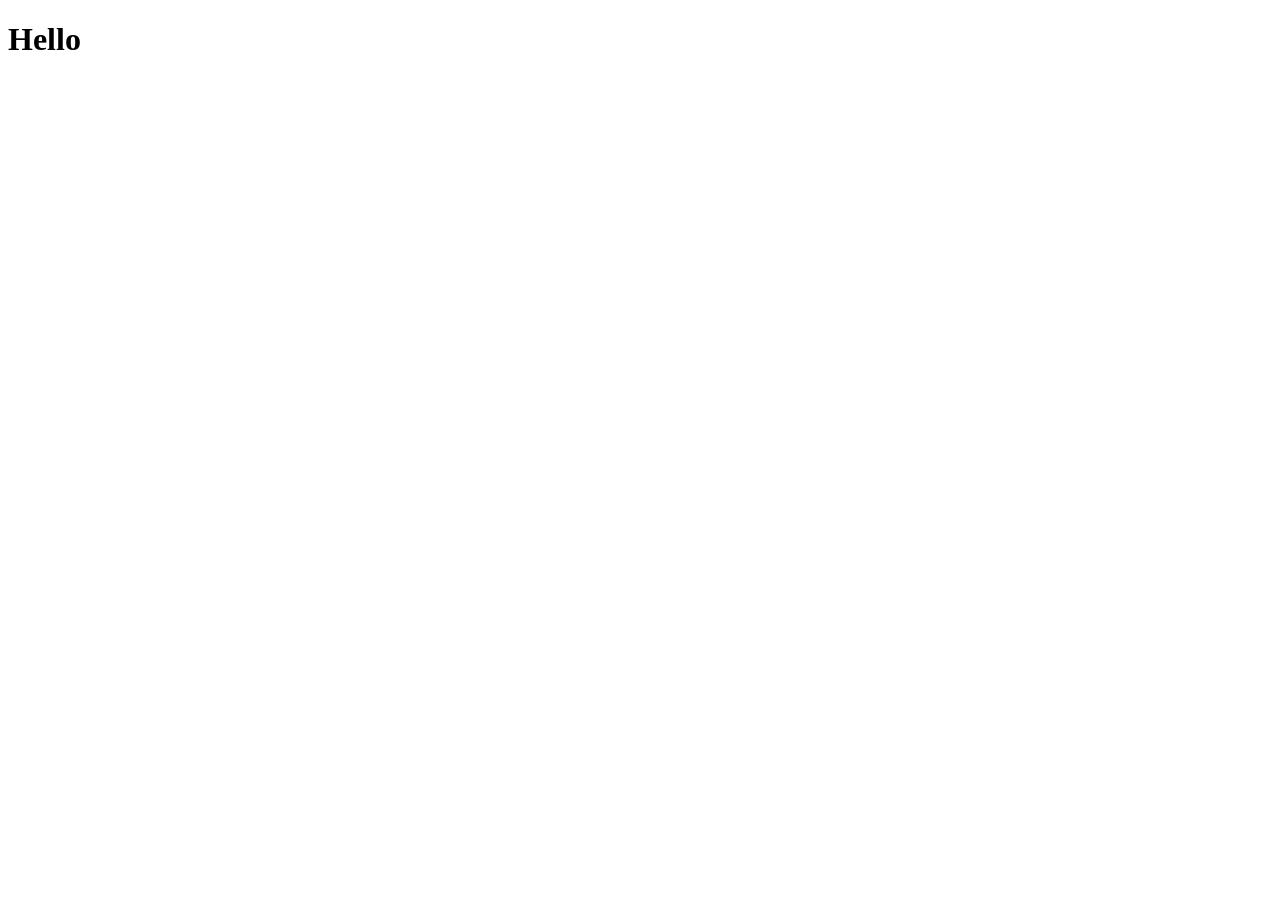
==== index.html @ 1862b928 "initial commit" ====
<!DOCTYPE html>
<html lang="en">
<head>
  <meta charset="UTF-8">
  <meta name="viewport" content="width=device-width, initial-scale=1.0">
  <title>Document</title>
</head>
<body>
  <h1>Hello</h1>
</body>
</html>
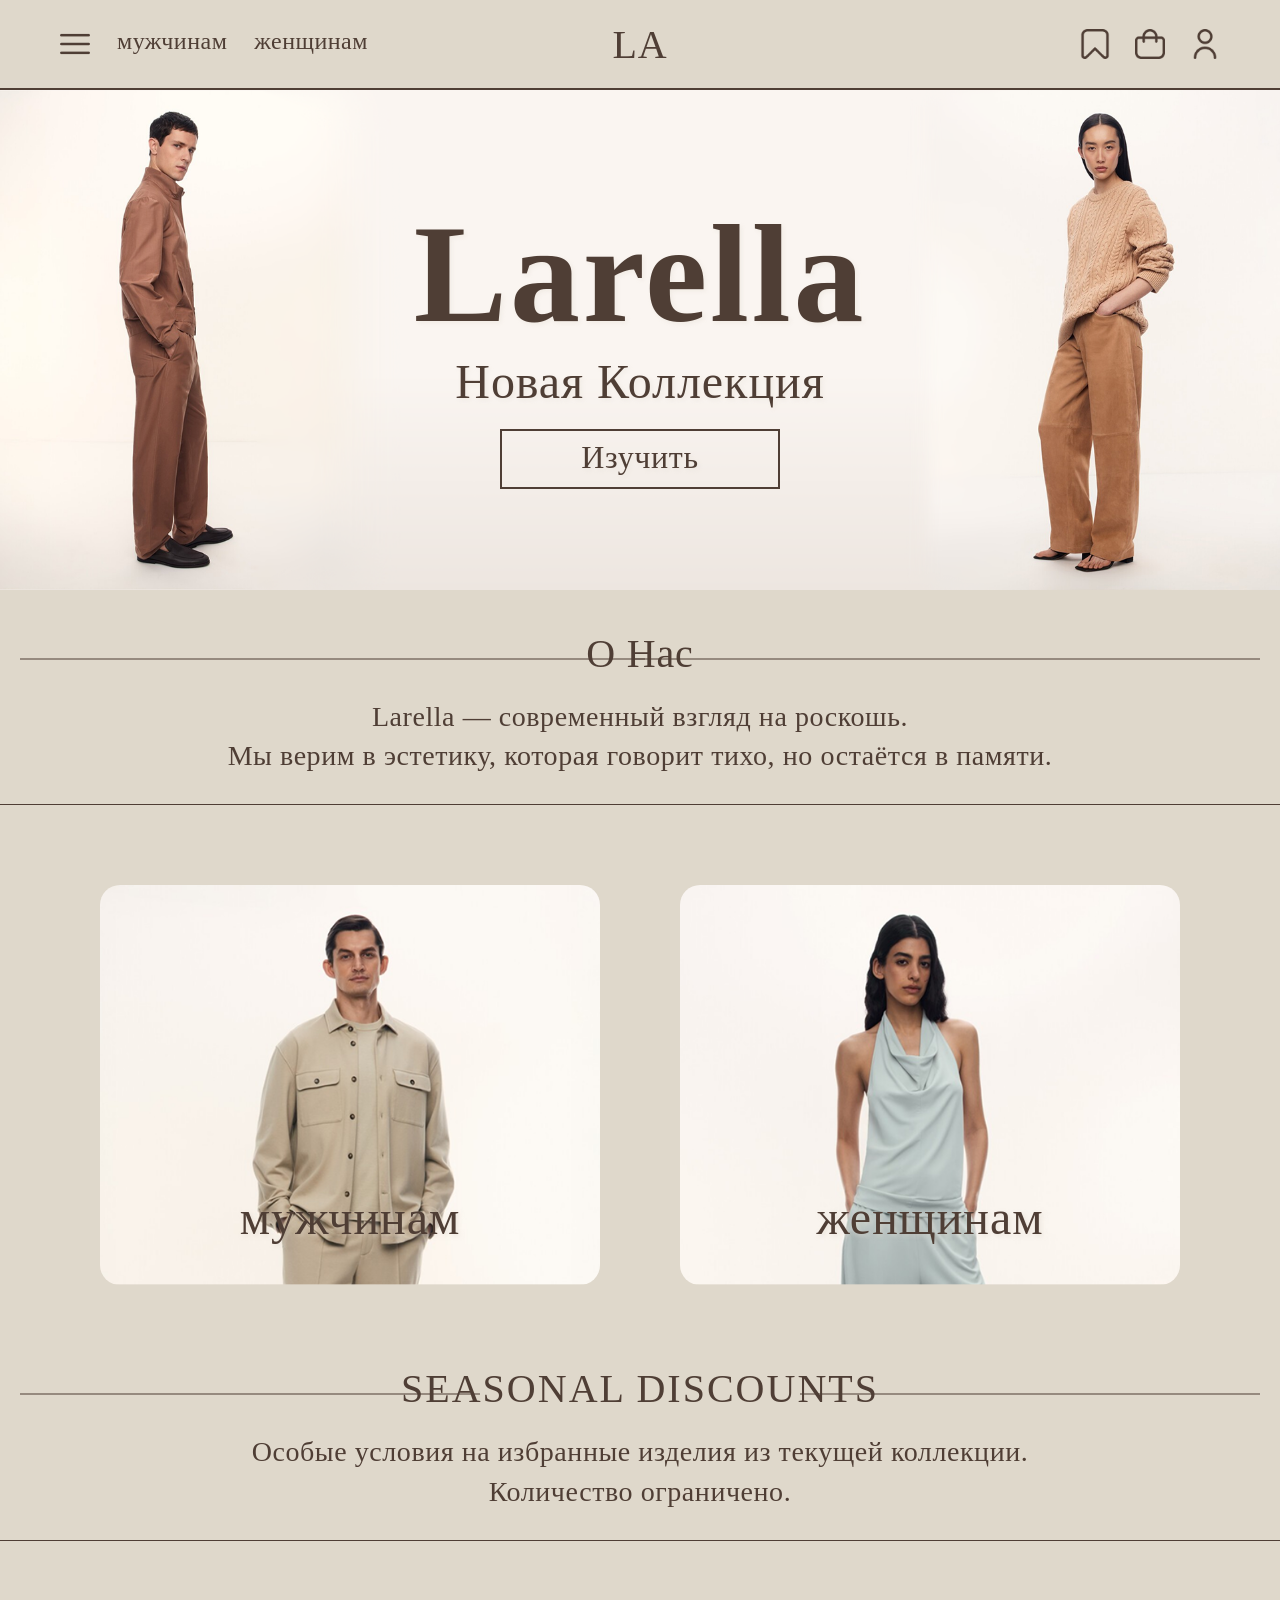
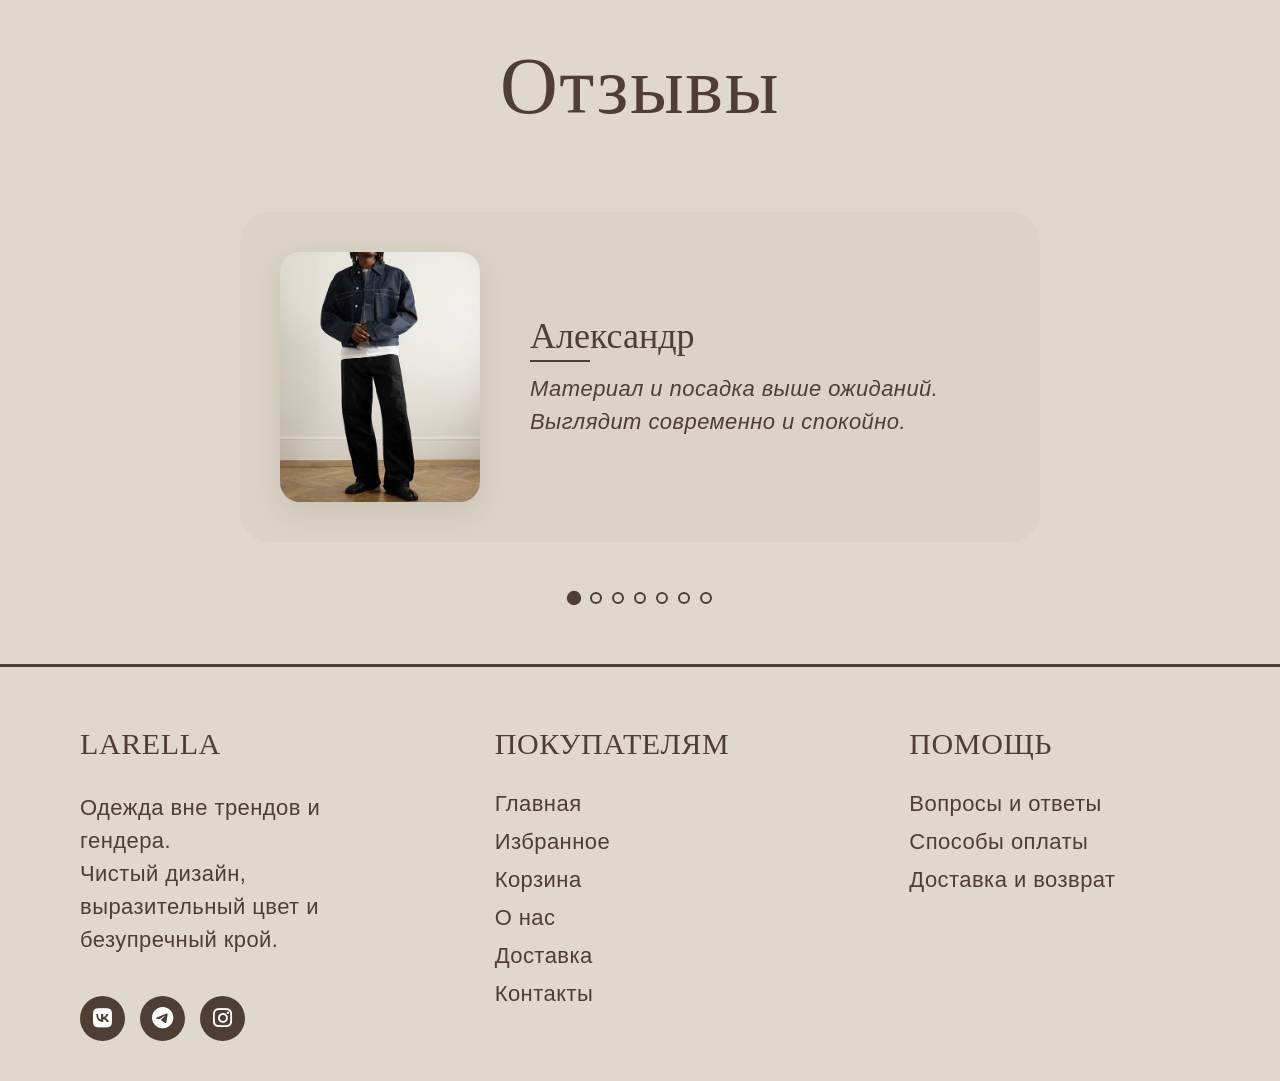
==== commit be1301d6: "все страницы без доставки и контактов" ====
--- a/index.html
+++ b/index.html
@@ -1,11 +1,333 @@
-<!DOCTYPE html>
-<html lang="en">
-<head>
-  <meta charset="UTF-8">
-  <meta name="viewport" content="width=device-width, initial-scale=1.0">
-  <title>Document</title>
-</head>
-<body>
-  <h1>Hello</h1>
-</body>
-</html>+<!doctype html>
+<html lang="ru">
+  <head>
+    <meta charset="UTF-8" />
+    <meta name="viewport" content="width=device-width, initial-scale=1.0" />
+    <title>Larella</title>
+    <link rel="stylesheet" href="styles\global-style.css" />
+    <link rel="stylesheet" href="styles\index-style.css" />
+    <link
+      rel="stylesheet"
+      href="https://cdnjs.cloudflare.com/ajax/libs/font-awesome/6.4.0/css/all.min.css"
+    />
+  </head>
+
+  <body>
+    <div class="burger-overlay"></div>
+    <div class="burger-menu">
+      <div class="burger-header">
+        <div class="burger-logo">LA</div>
+        <div class="burger-close">
+          <i class="fas fa-times"></i>
+        </div>
+      </div>
+
+      <div class="burger-content">
+        <div class="burger-section">
+          <div class="section-header">
+            <span>Раздел</span>
+            <img
+              src="images/close.png"
+              alt="Закрыть"
+              class="section-close-icon"
+            />
+          </div>
+          <div class="section-content">
+            <a href="catalog-man.html">Мужчинам</a>
+            <a href="catalog-wom.html">Женщинам</a>
+          </div>
+        </div>
+
+        <div class="burger-section">
+          <a href="delivery.html" class="section-header">
+            <span>Доставка</span>
+          </a>
+        </div>
+
+        <div class="burger-section">
+          <a href="about.html" class="section-header">
+            <span>О нас</span>
+          </a>
+        </div>
+
+        <div class="burger-section">
+          <a href="contacts.html" class="section-header">
+            <span>Контакты</span>
+          </a>
+        </div>
+
+        <div class="burger-section">
+          <a href="admin.html" class="section-header">
+            <span>Админ-панель</span>
+          </a>
+        </div>
+      </div>
+    </div>
+
+    <header class="header">
+      <div class="menu-icon" id="menuToggle">
+        <img src="images/menu.png" alt="Меню" class="menu-icon-img" />
+      </div>
+      <nav class="nav-links">
+        <a href="catalog-man.html">Мужчинам</a>
+        <a href="catalog-wom.html">Женщинам</a>
+      </nav>
+      <div class="logo">LA</div>
+      <div class="header-icons">
+        <div class="icon-favorite">
+          <a href="favorites.html">
+            <img src="images/izbrannoe.png" alt="Избранное" class="icon-img" />
+          </a>
+        </div>
+        <div class="icon-bag">
+          <a href="cart.html">
+            <img src="images/bag.png" alt="Корзина" class="icon-img" />
+          </a>
+        </div>
+        <div class="icon-cabinet">
+          <a href="account.html"
+            ><img
+              src="images/cabinet.png"
+              alt="Личный кабинет"
+              class="icon-img"
+          /></a>
+        </div>
+      </div>
+    </header>
+
+    <section class="hero">
+      <img src="images/hero-bg.png" alt="фон-главная" class="hero-bg" />
+      <div class="hero-content">
+        <h1>Larella</h1>
+        <p class="hero-subtitle">Новая коллекция</p>
+        <div class="hero-rectangle"></div>
+        <a href="#catal" class="hero-button">Изучить</a>
+      </div>
+    </section>
+
+    <section class="about">
+      <h2>О нас</h2>
+      <i id="catal"></i>
+      <p>
+        Larella — современный взгляд на роскошь.<br />Мы верим в эстетику,
+        которая говорит тихо, но остаётся в памяти.
+      </p>
+    </section>
+
+    <section class="products">
+      <div class="product-card">
+        <a href="catalog-man.html"
+          ><img
+            src="images/man-cat.png"
+            alt="Мужская коллекция"
+            class="product-image"
+          />
+          <span class="product-label">мужчинам</span></a
+        >
+      </div>
+      <div class="product-card">
+        <a href="catalog-wom.html"
+          ><img
+            src="images/wom-cat.png"
+            alt="Женская коллекция"
+            class="product-image"
+          />
+          <span class="product-label">женщинам</span></a
+        >
+      </div>
+    </section>
+
+    <section class="discounts">
+      <h2>Seasonal Discounts</h2>
+      <p>
+        Особые условия на избранные изделия из текущей коллекции.<br />Количество
+        ограничено.
+      </p>
+    </section>
+
+    <section class="reviews">
+      <h2>Отзывы</h2>
+
+      <div class="slider-container">
+        <div class="slider-track">
+          <div class="review-slide">
+            <div class="review-slide-content">
+              <img
+                src="images/alex.png"
+                alt="Александр"
+                class="review-slide-image"
+              />
+              <div class="review-slide-text">
+                <h3>Александр</h3>
+                <p>
+                  Материал и посадка выше ожиданий. Выглядит современно и
+                  спокойно.
+                </p>
+              </div>
+            </div>
+          </div>
+
+          <div class="review-slide">
+            <div class="review-slide-content">
+              <img
+                src="images/anna.png"
+                alt="Анна"
+                class="review-slide-image"
+              />
+              <div class="review-slide-text">
+                <h3>Анна</h3>
+                <p>
+                  Очень точный крой и красивый цвет — вещь выглядит дорого и
+                  носится легко.
+                </p>
+              </div>
+            </div>
+          </div>
+
+          <div class="review-slide">
+            <div class="review-slide-content">
+              <img
+                src="images/ilya.png"
+                alt="Илья"
+                class="review-slide-image"
+              />
+              <div class="review-slide-text">
+                <h3>Илья</h3>
+                <p>
+                  Хорошо продуманная коллекция, всё сочетается между собой. Это
+                  редкость.
+                </p>
+              </div>
+            </div>
+          </div>
+
+          <div class="review-slide">
+            <div class="review-slide-content">
+              <img
+                src="images/polina.png"
+                alt="Полина"
+                class="review-slide-image"
+              />
+              <div class="review-slide-text">
+                <h3>Полина</h3>
+                <p>Тихая роскошь без лишнего шума. Именно то, что я искала.</p>
+              </div>
+            </div>
+          </div>
+
+          <div class="review-slide">
+            <div class="review-slide-content">
+              <img
+                src="images/daria.png"
+                alt="Дарья"
+                class="review-slide-image"
+              />
+              <div class="review-slide-text">
+                <h3>Дарья</h3>
+                <p>
+                  Одежда, которая не спорит с тобой, а подчёркивает. Очень
+                  приятные детали.
+                </p>
+              </div>
+            </div>
+          </div>
+
+          <div class="review-slide">
+            <div class="review-slide-content">
+              <img
+                src="images/katya.png"
+                alt="Екатерина"
+                class="review-slide-image"
+              />
+              <div class="review-slide-text">
+                <h3>Екатерина</h3>
+                <p>
+                  Минимализм, в котором есть характер. Хочется возвращаться к
+                  этим вещам снова.
+                </p>
+              </div>
+            </div>
+          </div>
+
+          <div class="review-slide">
+            <div class="review-slide-content">
+              <img
+                src="images/michail.png"
+                alt="Михаил"
+                class="review-slide-image"
+              />
+              <div class="review-slide-text">
+                <h3>Михаил</h3>
+                <p>
+                  Редко встречаю одежду, где так хорошо сидит пиджак без
+                  доработок. Качество чувствуется сразу.
+                </p>
+              </div>
+            </div>
+          </div>
+        </div>
+
+        <button class="slider-prev"><i class="fas fa-chevron-left"></i></button>
+        <button class="slider-next">
+          <i class="fas fa-chevron-right"></i>
+        </button>
+      </div>
+
+      <div class="slider-dots">
+        <span class="dot active" data-index="0"></span>
+        <span class="dot" data-index="1"></span>
+        <span class="dot" data-index="2"></span>
+        <span class="dot" data-index="3"></span>
+        <span class="dot" data-index="4"></span>
+        <span class="dot" data-index="5"></span>
+        <span class="dot" data-index="6"></span>
+      </div>
+    </section>
+
+    <div class="thick-divider"></div>
+
+    <footer class="footer">
+      <div class="footer-column brand">
+        <h3>LARELLA</h3>
+        <p class="brand-description">
+          Одежда вне трендов и гендера.<br />Чистый дизайн, выразительный цвет и
+          безупречный крой.
+        </p>
+        <div class="social-icons">
+          <a href="#" class="social-circle"><i class="fab fa-vk"></i></a>
+          <a href="#" class="social-circle"
+            ><i class="fab fa-telegram-plane"></i
+          ></a>
+          <a href="#" class="social-circle"><i class="fab fa-instagram"></i></a>
+        </div>
+      </div>
+
+      <div class="footer-column">
+        <h3>Покупателям</h3>
+        <ul>
+          <li><a href="index.html">Главная</a></li>
+          <li><a href="favorites.html">Избранное</a></li>
+          <li><a href="cart.html">Корзина</a></li>
+          <li><a href="about.html">О нас</a></li>
+          <li><a href="delivery.html">Доставка</a></li>
+          <li><a href="contacts.html">Контакты</a></li>
+        </ul>
+      </div>
+
+      <div class="footer-column">
+        <h3>Помощь</h3>
+        <ul>
+          <li>Вопросы и ответы</li>
+          <li>Способы оплаты</li>
+          <li>Доставка и возврат</li>
+        </ul>
+      </div>
+    </footer>
+
+    <!-- В конце файла, перед закрывающим тегом </body> -->
+    <script src="./scripts/products-data.js"></script>
+    <script src="./scripts/cart.js"></script>
+    <script src="./scripts/favorites.js"></script>
+    <script src="./scripts/script.js"></script>
+  </body>
+</html>
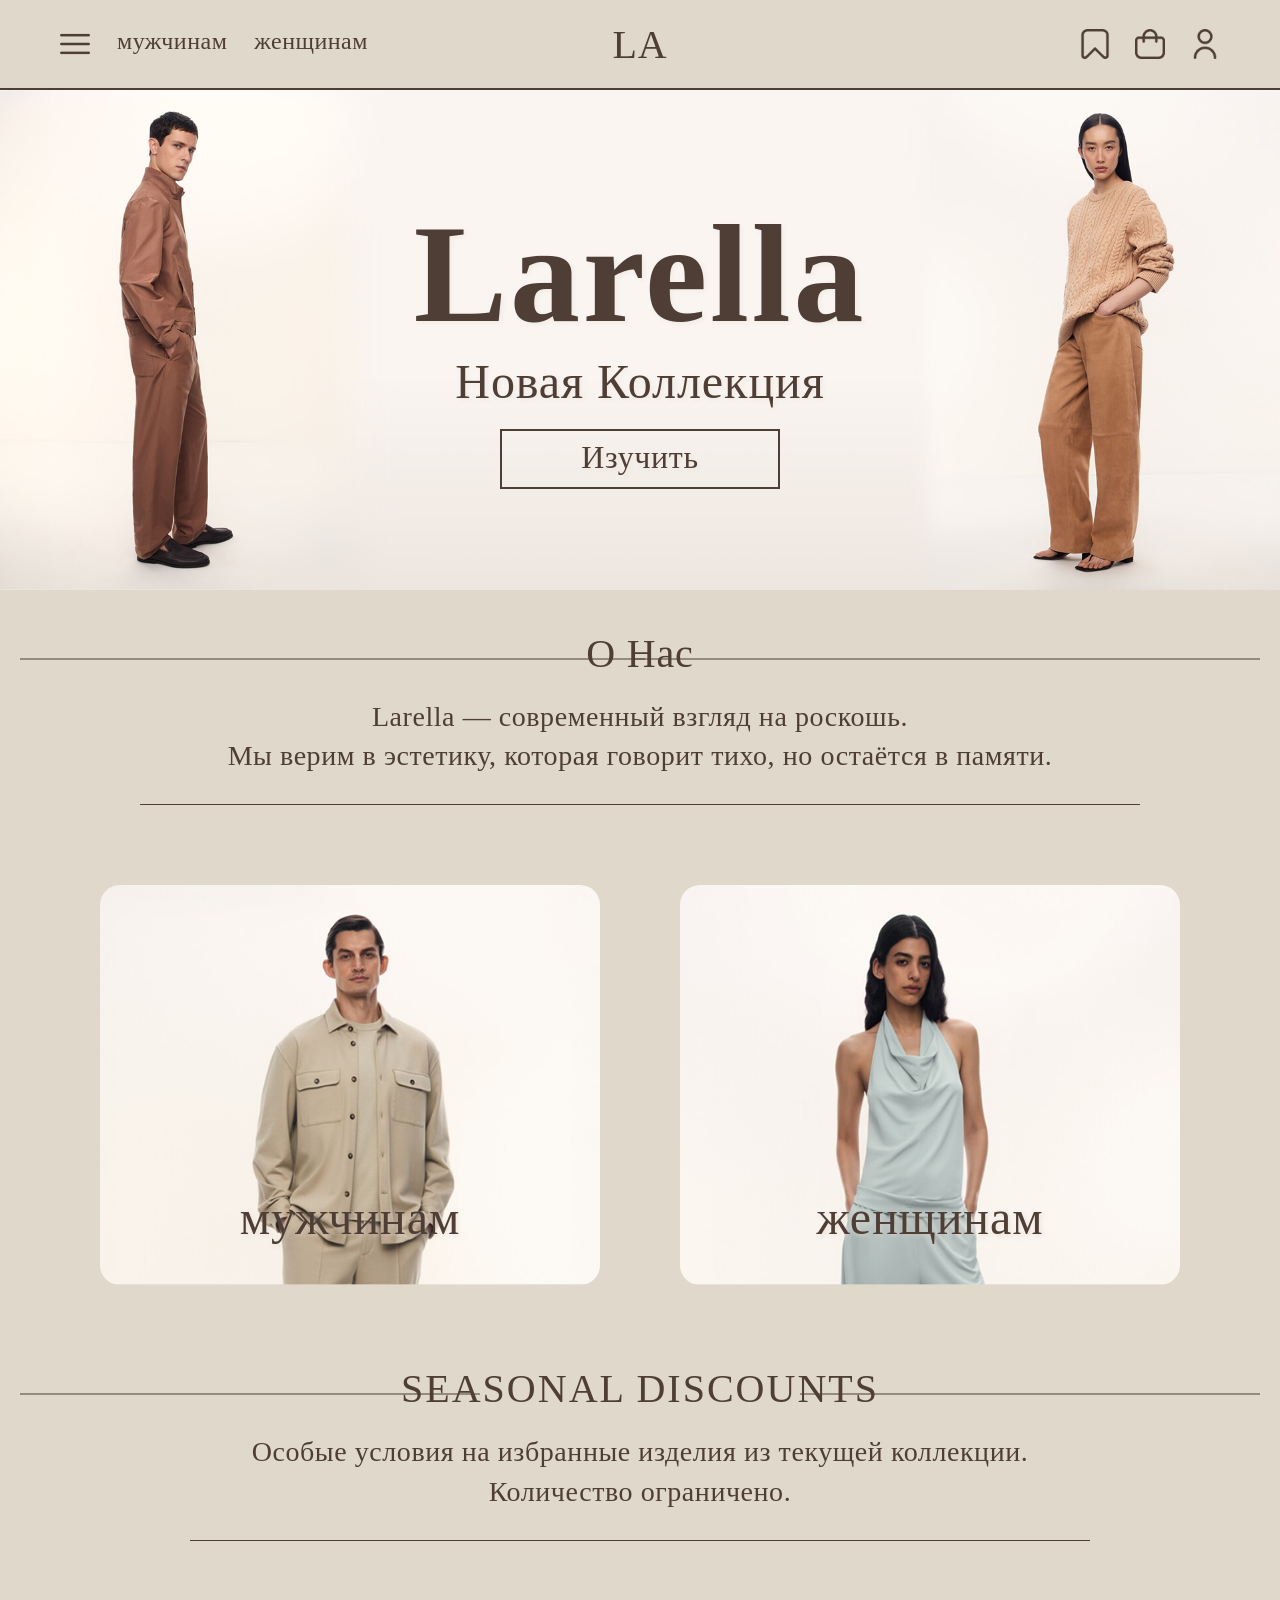
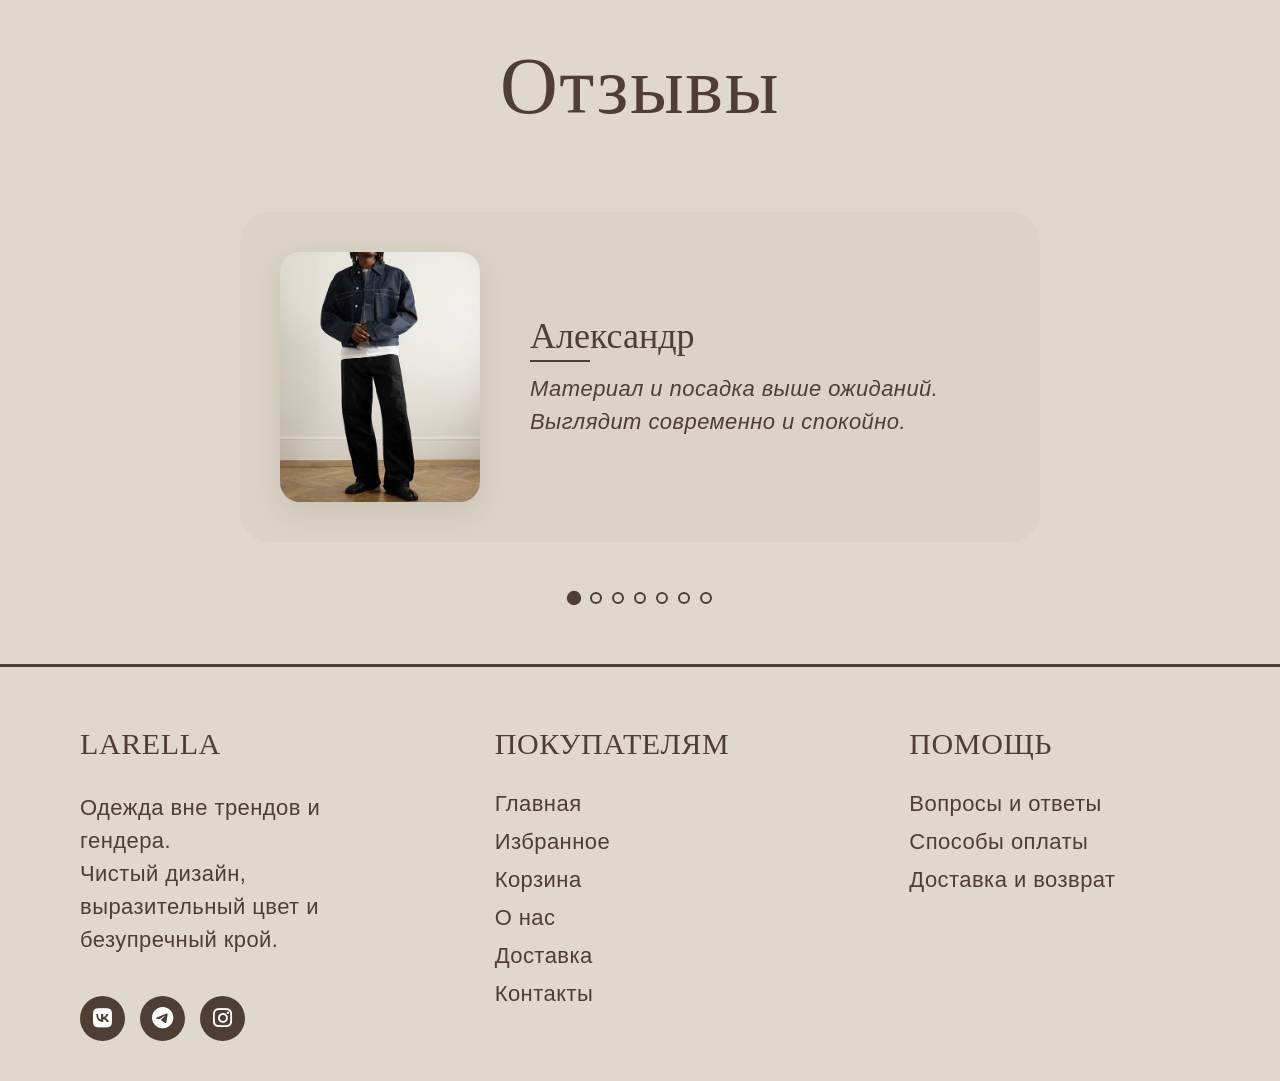
==== commit 2d643746: "доработан слайдер" ====
--- a/index.html
+++ b/index.html
@@ -317,14 +317,21 @@
       <div class="footer-column">
         <h3>Помощь</h3>
         <ul>
-          <li>Вопросы и ответы</li>
-          <li>Способы оплаты</li>
-          <li>Доставка и возврат</li>
+          <li>
+            <a href="./contacts.html"> Вопросы и ответы </a>
+          </li>
+          <li>
+            <a href="./delivery.html"> Способы оплаты </a>
+          </li>
+          <li>
+            <a href="./delivery.html"> Доставка и возврат </a>
+          </li>
         </ul>
       </div>
     </footer>
 
     <!-- В конце файла, перед закрывающим тегом </body> -->
+    <script src="./scripts/slader.js"></script>
     <script src="./scripts/products-data.js"></script>
     <script src="./scripts/cart.js"></script>
     <script src="./scripts/favorites.js"></script>
